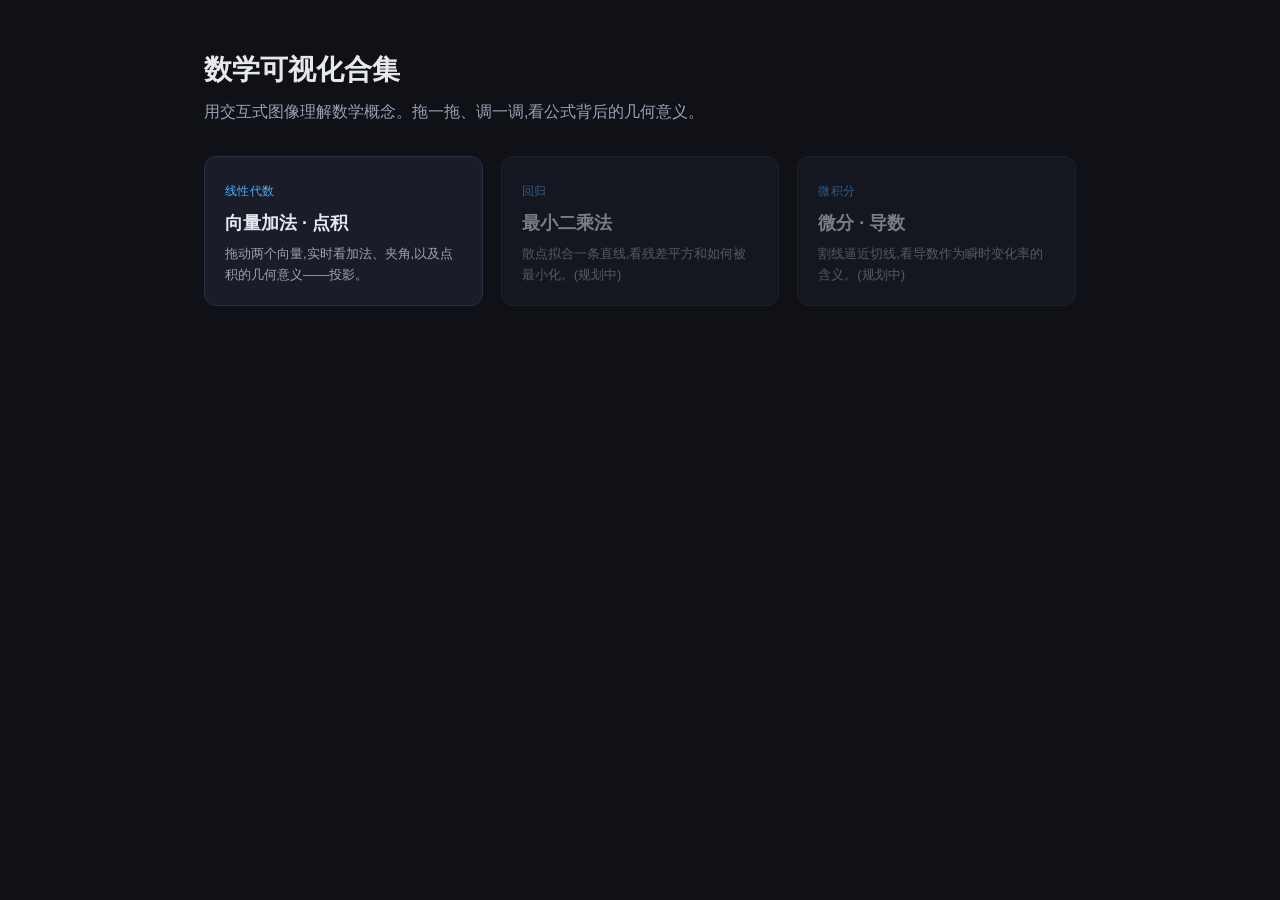
==== index.html @ 56131e3c "first commit" ====
<!DOCTYPE html>
<html lang="zh">
<head>
  <meta charset="UTF-8" />
  <meta name="viewport" content="width=device-width, initial-scale=1.0" />
  <title>数学可视化合集</title>
  <link rel="stylesheet" href="shared/style.css" />
</head>
<body>
  <main class="home">
    <h1>数学可视化合集</h1>
    <p class="lead">用交互式图像理解数学概念。拖一拖、调一调,看公式背后的几何意义。</p>

    <div class="grid">
      <a class="card" href="demos/dot-product/index.html">
        <span class="tag">线性代数</span>
        <h2>向量加法 · 点积</h2>
        <p>拖动两个向量,实时看加法、夹角,以及点积的几何意义——投影。</p>
      </a>

      <a class="card soon">
        <span class="tag">回归</span>
        <h2>最小二乘法</h2>
        <p>散点拟合一条直线,看残差平方和如何被最小化。(规划中)</p>
      </a>

      <a class="card soon">
        <span class="tag">微积分</span>
        <h2>微分 · 导数</h2>
        <p>割线逼近切线,看导数作为瞬时变化率的含义。(规划中)</p>
      </a>
    </div>
  </main>
</body>
</html>
---- shared/style.css ----
/* shared/style.css —— 全局样式:首页卡片 + demo 页面板 */
:root {
  --bg: #0f1117;
  --panel: #1a1d29;
  --ink: #e6e8ee;
  --muted: #9aa0b4;
  --border: #2a2e3e;
  --accent: #4dabf7;
  /* demo 通用配色 */
  --a: #ff6b6b;
  --b: #4dabf7;
  --sum: #51cf66;
  --proj: #ffd43b;
}
* { box-sizing: border-box; }
body {
  margin: 0;
  background: var(--bg);
  color: var(--ink);
  font-family: -apple-system, "PingFang SC", "Segoe UI", sans-serif;
  line-height: 1.6;
}

/* ---------- 首页 ---------- */
.home { max-width: 920px; margin: 0 auto; padding: 48px 24px; }
.home h1 { font-size: 28px; margin: 0 0 6px; }
.home .lead { color: var(--muted); margin: 0 0 32px; }
.grid { display: grid; grid-template-columns: repeat(auto-fill, minmax(240px, 1fr)); gap: 18px; }
.card {
  display: block; text-decoration: none; color: inherit;
  background: var(--panel); border: 1px solid var(--border);
  border-radius: 12px; padding: 20px; transition: transform .12s, border-color .12s;
}
.card:hover { transform: translateY(-3px); border-color: var(--accent); }
.card.soon { opacity: .5; pointer-events: none; }
.card .tag { font-size: 12px; color: var(--accent); letter-spacing: .04em; }
.card h2 { font-size: 18px; margin: 6px 0 6px; }
.card p { font-size: 13px; color: var(--muted); margin: 0; }

/* ---------- demo 页面 ---------- */
.demo {
  display: flex; gap: 24px; padding: 24px;
  align-items: flex-start; flex-wrap: wrap; min-height: 100vh;
}
.canvas-holder { border-radius: 12px; overflow: hidden; box-shadow: 0 8px 30px rgba(0,0,0,.4); }
.panel { background: var(--panel); border-radius: 12px; padding: 20px 24px; width: 340px; }
.panel .back { color: var(--muted); text-decoration: none; font-size: 13px; }
.panel .back:hover { color: var(--ink); }
.panel h1 { font-size: 18px; margin: 8px 0 2px; }
.panel .sub { color: var(--muted); font-size: 13px; margin-bottom: 16px; }
.row { display: flex; justify-content: space-between; align-items: baseline; margin: 6px 0; }
.row .k { color: var(--muted); font-size: 13px; }
.val { font-variant-numeric: tabular-nums; font-weight: 600; }
.a { color: var(--a); } .b { color: var(--b); } .sum { color: var(--sum); } .proj { color: var(--proj); }
.formula { background: #11131c; border-radius: 8px; padding: 12px 14px; margin: 14px 0; }
.panel label { display: flex; align-items: center; gap: 8px; color: var(--muted); font-size: 13px; margin-top: 12px; }
.hint { color: var(--muted); font-size: 12px; margin-top: 18px; border-top: 1px solid var(--border); padding-top: 12px; }
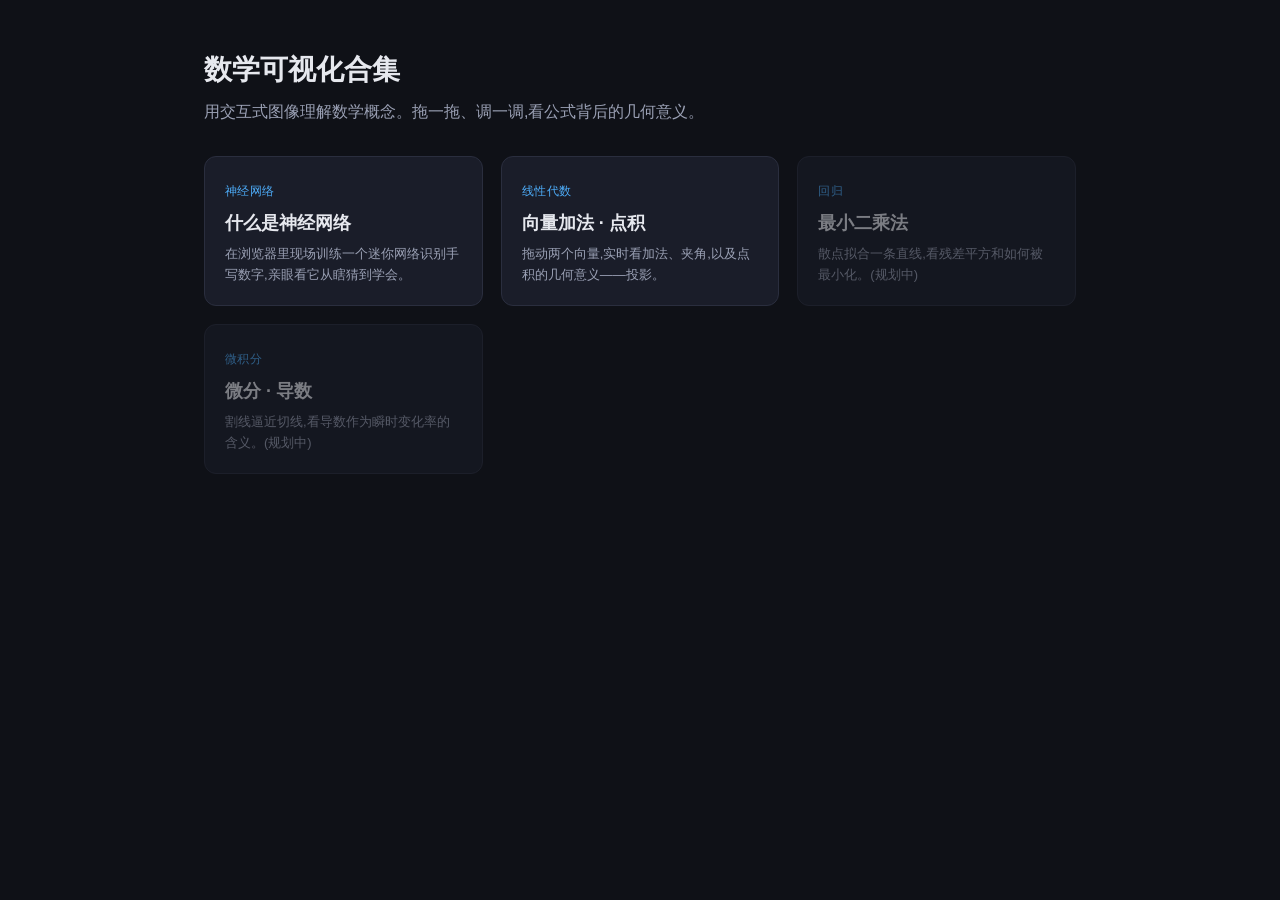
==== commit 5a91515b: "add page" ====
--- a/index.html
+++ b/index.html
@@ -12,6 +12,12 @@
     <p class="lead">用交互式图像理解数学概念。拖一拖、调一调,看公式背后的几何意义。</p>
 
     <div class="grid">
+      <a class="card" href="demos/what-is-nn/index.html">
+        <span class="tag">神经网络</span>
+        <h2>什么是神经网络</h2>
+        <p>在浏览器里现场训练一个迷你网络识别手写数字,亲眼看它从瞎猜到学会。</p>
+      </a>
+
       <a class="card" href="demos/dot-product/index.html">
         <span class="tag">线性代数</span>
         <h2>向量加法 · 点积</h2>
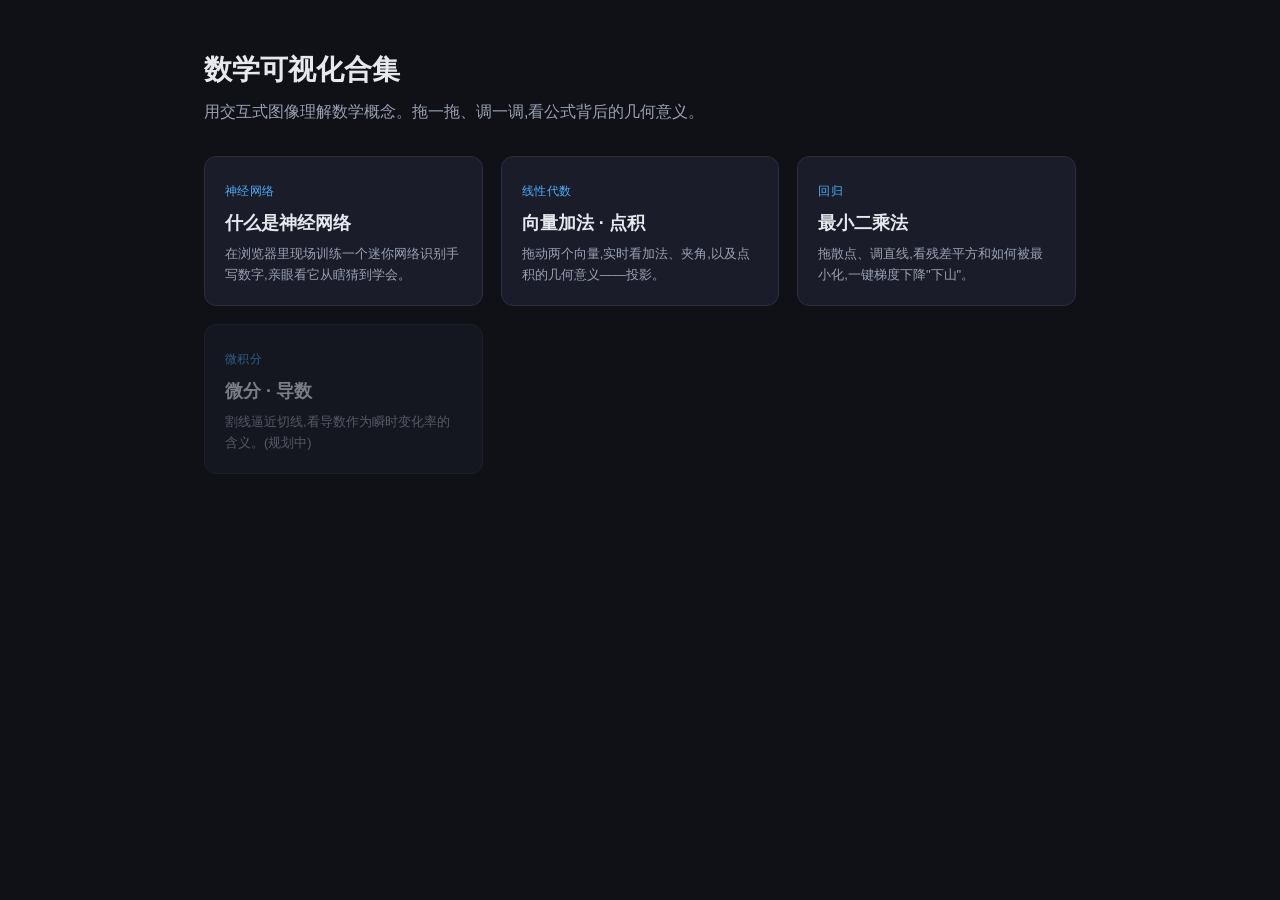
==== commit 50998372: "add least-squares demo Co-Authored-By: Claude Fable 5 <noreply@anthropic.com>" ====
--- a/index.html
+++ b/index.html
@@ -24,10 +24,10 @@
         <p>拖动两个向量,实时看加法、夹角,以及点积的几何意义——投影。</p>
       </a>
 
-      <a class="card soon">
+      <a class="card" href="demos/least-squares/index.html">
         <span class="tag">回归</span>
         <h2>最小二乘法</h2>
-        <p>散点拟合一条直线,看残差平方和如何被最小化。(规划中)</p>
+        <p>拖散点、调直线,看残差平方和如何被最小化,一键梯度下降"下山"。</p>
       </a>
 
       <a class="card soon">
--- a/shared/style.css
+++ b/shared/style.css
@@ -38,12 +38,25 @@
 .card p { font-size: 13px; color: var(--muted); margin: 0; }
 
 /* ---------- demo 页面 ---------- */
+/* 全屏布局:面板固定 340px,画布占满剩余空间并随窗口伸缩 */
 .demo {
   display: flex; gap: 24px; padding: 24px;
-  align-items: flex-start; flex-wrap: wrap; min-height: 100vh;
+  align-items: stretch; height: 100vh;
 }
-.canvas-holder { border-radius: 12px; overflow: hidden; box-shadow: 0 8px 30px rgba(0,0,0,.4); }
-.panel { background: var(--panel); border-radius: 12px; padding: 20px 24px; width: 340px; }
+.canvas-holder {
+  flex: 1; min-width: 320px;
+  border-radius: 12px; overflow: hidden; box-shadow: 0 8px 30px rgba(0,0,0,.4);
+}
+.panel {
+  background: var(--panel); border-radius: 12px; padding: 20px 24px;
+  width: 340px; flex: 0 0 340px; overflow-y: auto;
+}
+/* 窄屏回退:纵向排列,画布定高、面板全宽 */
+@media (max-width: 800px) {
+  .demo { flex-direction: column; height: auto; }
+  .canvas-holder { flex: none; width: 100%; height: 60vh; min-width: 0; }
+  .panel { flex: none; width: 100%; }
+}
 .panel .back { color: var(--muted); text-decoration: none; font-size: 13px; }
 .panel .back:hover { color: var(--ink); }
 .panel h1 { font-size: 18px; margin: 8px 0 2px; }
@@ -55,3 +68,10 @@
 .formula { background: #11131c; border-radius: 8px; padding: 12px 14px; margin: 14px 0; }
 .panel label { display: flex; align-items: center; gap: 8px; color: var(--muted); font-size: 13px; margin-top: 12px; }
 .hint { color: var(--muted); font-size: 12px; margin-top: 18px; border-top: 1px solid var(--border); padding-top: 12px; }
+.panel button {
+  background: var(--accent); color: #0b1020; border: none; border-radius: 8px;
+  padding: 8px 14px; font-size: 13px; font-weight: 600; cursor: pointer; margin-top: 12px;
+}
+.panel button:hover { filter: brightness(1.12); }
+.panel button.secondary { background: transparent; color: var(--muted); border: 1px solid var(--border); }
+.panel button.secondary:hover { color: var(--ink); border-color: var(--accent); filter: none; }
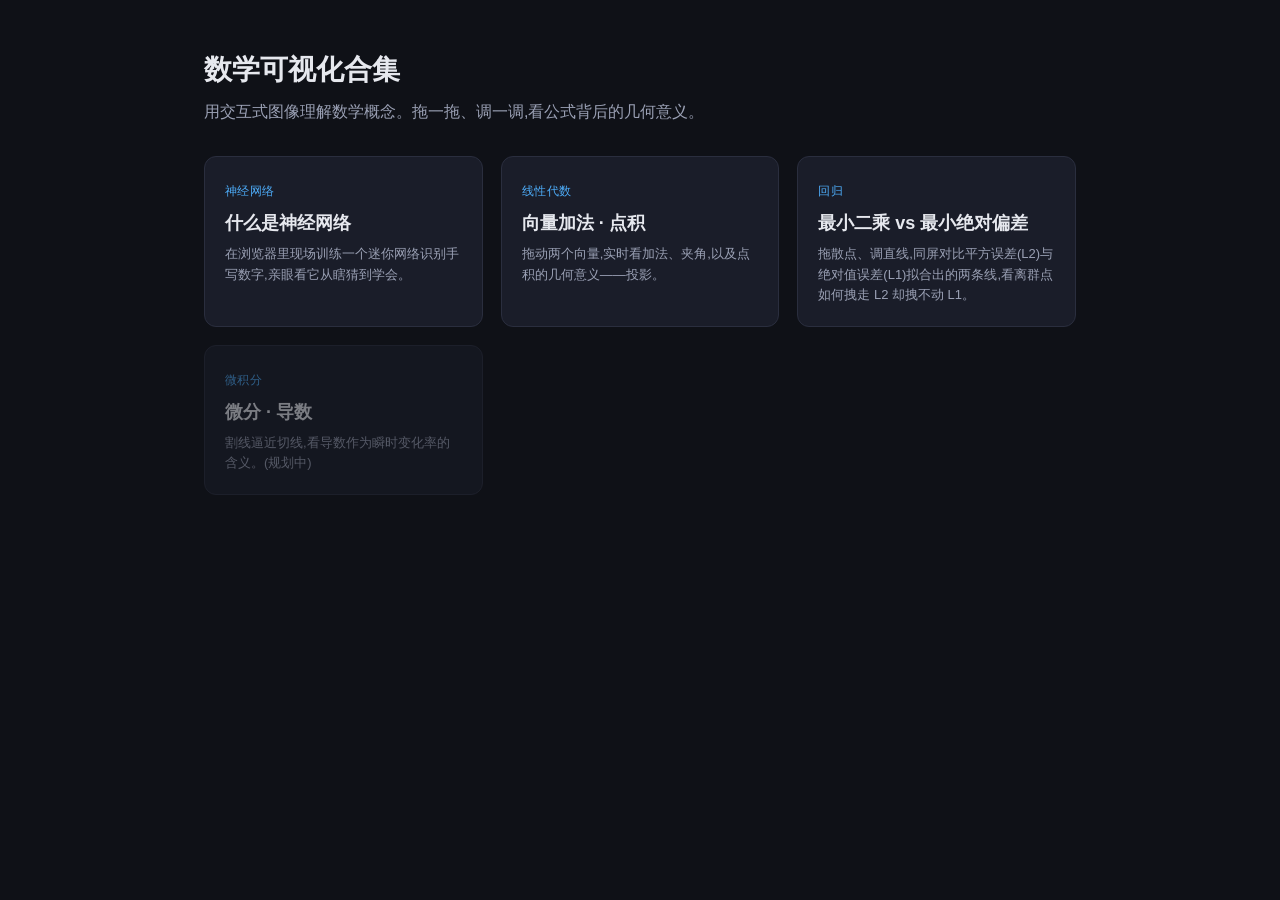
==== commit b2c1d21d: "least squares" ====
--- a/index.html
+++ b/index.html
@@ -26,8 +26,8 @@
 
       <a class="card" href="demos/least-squares/index.html">
         <span class="tag">回归</span>
-        <h2>最小二乘法</h2>
-        <p>拖散点、调直线,看残差平方和如何被最小化,一键梯度下降"下山"。</p>
+        <h2>最小二乘 vs 最小绝对偏差</h2>
+        <p>拖散点、调直线,同屏对比平方误差(L2)与绝对值误差(L1)拟合出的两条线,看离群点如何拽走 L2 却拽不动 L1。</p>
       </a>
 
       <a class="card soon">
--- a/shared/style.css
+++ b/shared/style.css
@@ -11,6 +11,7 @@
   --b: #4dabf7;
   --sum: #51cf66;
   --proj: #ffd43b;
+  --lad: #b197fc;
 }
 * { box-sizing: border-box; }
 body {
@@ -64,7 +65,7 @@
 .row { display: flex; justify-content: space-between; align-items: baseline; margin: 6px 0; }
 .row .k { color: var(--muted); font-size: 13px; }
 .val { font-variant-numeric: tabular-nums; font-weight: 600; }
-.a { color: var(--a); } .b { color: var(--b); } .sum { color: var(--sum); } .proj { color: var(--proj); }
+.a { color: var(--a); } .b { color: var(--b); } .sum { color: var(--sum); } .proj { color: var(--proj); } .lad { color: var(--lad); }
 .formula { background: #11131c; border-radius: 8px; padding: 12px 14px; margin: 14px 0; }
 .panel label { display: flex; align-items: center; gap: 8px; color: var(--muted); font-size: 13px; margin-top: 12px; }
 .hint { color: var(--muted); font-size: 12px; margin-top: 18px; border-top: 1px solid var(--border); padding-top: 12px; }
@@ -75,3 +76,22 @@
 .panel button:hover { filter: brightness(1.12); }
 .panel button.secondary { background: transparent; color: var(--muted); border: 1px solid var(--border); }
 .panel button.secondary:hover { color: var(--ink); border-color: var(--accent); filter: none; }
+/* 与拟合线同色的按钮:绿=最小二乘 L2,紫=绝对值 L1 */
+.panel button.acc-sum { background: var(--sum); }
+.panel button.acc-lad { background: var(--lad); }
+
+/* 逐步拟合信息框 */
+.steplog {
+  background: #11131c; border: 1px solid var(--border); border-radius: 8px;
+  padding: 12px 14px; margin: 14px 0;
+}
+.steplog .sl-head { color: var(--muted); font-size: 12px; margin-bottom: 8px; }
+.steplog .sl-body { font-size: 12.5px; line-height: 1.6; font-variant-numeric: tabular-nums; }
+.steplog .sl-body > div { margin: 1px 0; }
+.steplog .sl-h { font-weight: 700; margin-bottom: 4px; }
+.steplog .sl-mut { color: var(--muted); }
+.steplog .sl-hit { color: var(--sum); font-weight: 700; }
+.steplog .sl-down { color: var(--sum); font-weight: 600; }
+.steplog .sl-done { color: var(--sum); font-weight: 700; margin-top: 4px; }
+.steplog .sl-warn { color: var(--a); }
+.steplog .sl-sep { height: 1px; background: var(--border); margin: 6px 0; }
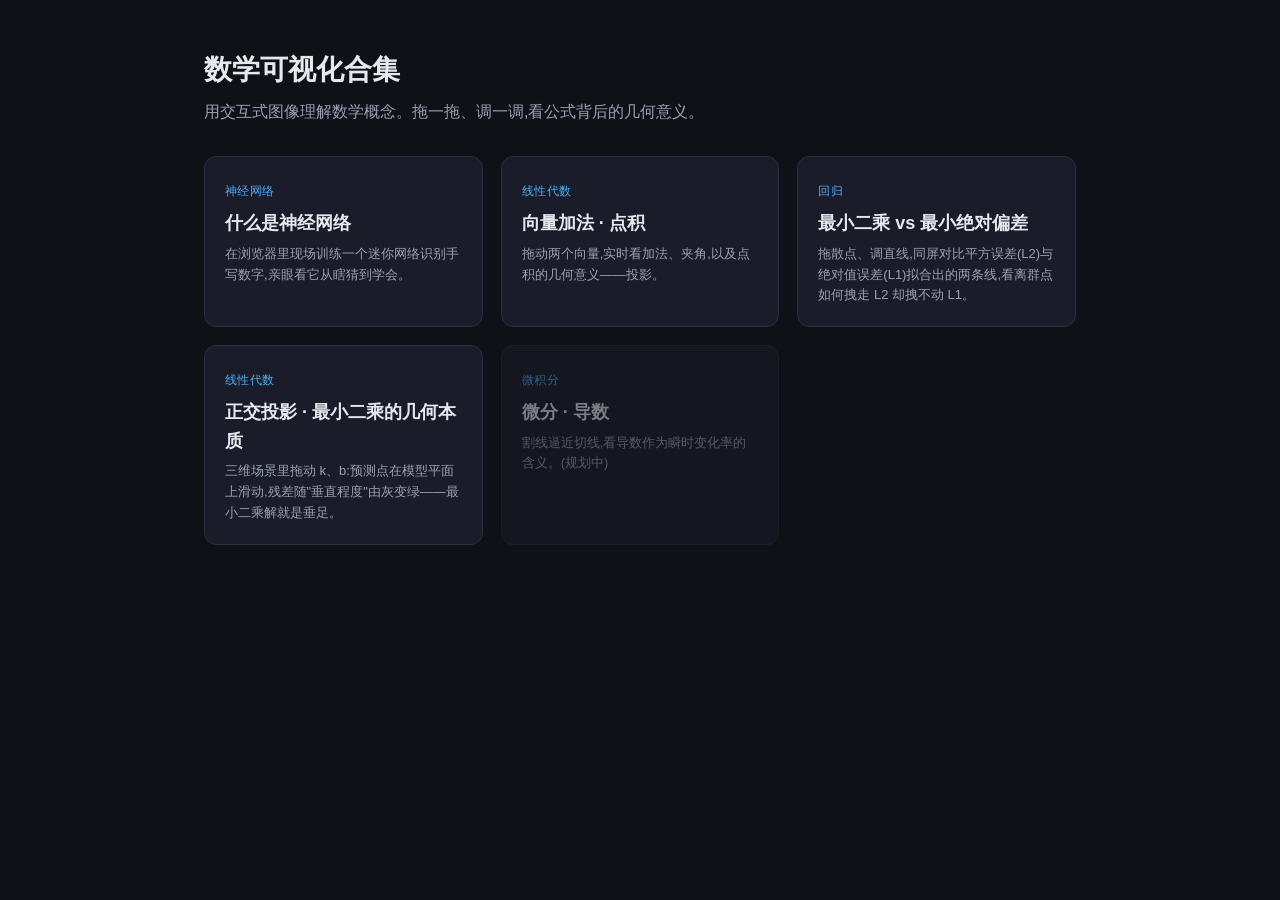
==== commit e73cfb04: "Improve orthogonal projection demo visualization" ====
--- a/index.html
+++ b/index.html
@@ -30,6 +30,12 @@
         <p>拖散点、调直线,同屏对比平方误差(L2)与绝对值误差(L1)拟合出的两条线,看离群点如何拽走 L2 却拽不动 L1。</p>
       </a>
 
+      <a class="card" href="demos/orthogonal-projection/index.html">
+        <span class="tag">线性代数</span>
+        <h2>正交投影 · 最小二乘的几何本质</h2>
+        <p>三维场景里拖动 k、b:预测点在模型平面上滑动,残差随"垂直程度"由灰变绿——最小二乘解就是垂足。</p>
+      </a>
+
       <a class="card soon">
         <span class="tag">微积分</span>
         <h2>微分 · 导数</h2>
--- a/shared/style.css
+++ b/shared/style.css
@@ -65,6 +65,7 @@
 .row { display: flex; justify-content: space-between; align-items: baseline; margin: 6px 0; }
 .row .k { color: var(--muted); font-size: 13px; }
 .val { font-variant-numeric: tabular-nums; font-weight: 600; }
+.val.ok { color: var(--sum); }
 .a { color: var(--a); } .b { color: var(--b); } .sum { color: var(--sum); } .proj { color: var(--proj); } .lad { color: var(--lad); }
 .formula { background: #11131c; border-radius: 8px; padding: 12px 14px; margin: 14px 0; }
 .panel label { display: flex; align-items: center; gap: 8px; color: var(--muted); font-size: 13px; margin-top: 12px; }
@@ -74,6 +75,8 @@
   padding: 8px 14px; font-size: 13px; font-weight: 600; cursor: pointer; margin-top: 12px;
 }
 .panel button:hover { filter: brightness(1.12); }
+.panel button:disabled { opacity: .45; cursor: not-allowed; filter: none; }
+.panel button:disabled:hover { filter: none; }
 .panel button.secondary { background: transparent; color: var(--muted); border: 1px solid var(--border); }
 .panel button.secondary:hover { color: var(--ink); border-color: var(--accent); filter: none; }
 /* 与拟合线同色的按钮:绿=最小二乘 L2,紫=绝对值 L1 */
